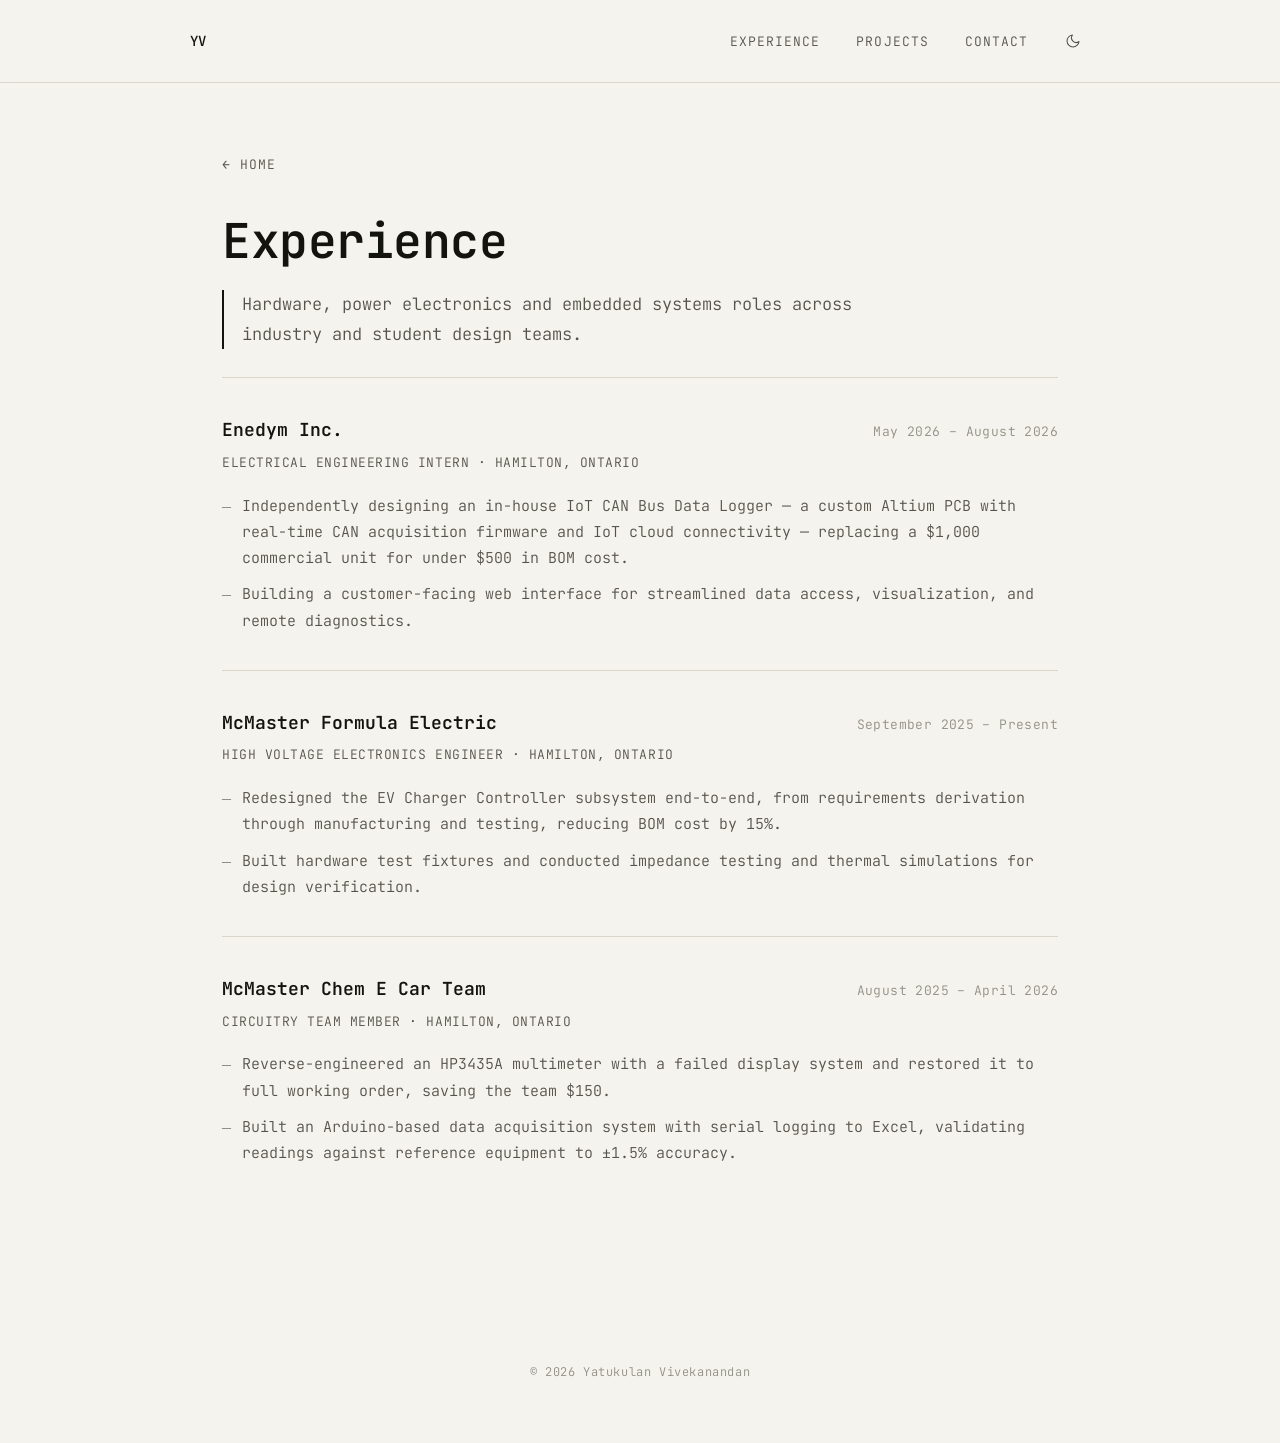
==== experience/index.html @ 3ef8026e "Add experience, projects and per-project pages Move shared styles and scripts into styles.css and si" ====
<!DOCTYPE html>
<html lang="en">
<head>
<meta charset="UTF-8">
<script>
  (function () {
    try {
      var stored = localStorage.getItem('theme');
      var theme = stored || (window.matchMedia && window.matchMedia('(prefers-color-scheme: light)').matches ? 'light' : 'dark');
      if (theme === 'light') document.documentElement.setAttribute('data-theme', 'light');
    } catch (e) {}
  })();
</script>
<meta name="viewport" content="width=device-width, initial-scale=1.0">
<title>Experience &mdash; Yatukulan Vivekanandan</title>
<meta name="description" content="Full experience history of Yatukulan Vivekanandan.">
<link rel="preconnect" href="https://fonts.googleapis.com">
<link rel="preconnect" href="https://fonts.gstatic.com" crossorigin>
<link href="https://fonts.googleapis.com/css2?family=JetBrains+Mono:ital,wght@0,300;0,400;0,500;0,600;0,700;1,400&family=Caveat:wght@600;700&display=swap" rel="stylesheet">
<link rel="stylesheet" href="/styles.css">
</head>
<body>

<nav>
  <div class="nav-inner">
    <a href="/" class="nav-mark">YV</a>
    <div class="nav-right">
      <ul class="nav-links">
        <li><a href="/experience/">Experience</a></li>
        <li><a href="/projects/">Projects</a></li>
        <li><a href="/#contact">Contact</a></li>
      </ul>
      <button class="theme-toggle" id="themeToggle" type="button" aria-label="Switch to light mode">
        <svg class="theme-icon theme-icon-sun" viewBox="0 0 24 24" fill="none" stroke="currentColor" stroke-width="1.6" stroke-linecap="round" stroke-linejoin="round" aria-hidden="true">
          <circle cx="12" cy="12" r="4"></circle>
          <line x1="12" y1="2" x2="12" y2="4.5"></line>
          <line x1="12" y1="19.5" x2="12" y2="22"></line>
          <line x1="4.22" y1="4.22" x2="5.94" y2="5.94"></line>
          <line x1="18.06" y1="18.06" x2="19.78" y2="19.78"></line>
          <line x1="2" y1="12" x2="4.5" y2="12"></line>
          <line x1="19.5" y1="12" x2="22" y2="12"></line>
          <line x1="4.22" y1="19.78" x2="5.94" y2="18.06"></line>
          <line x1="18.06" y1="5.94" x2="19.78" y2="4.22"></line>
        </svg>
        <svg class="theme-icon theme-icon-moon" viewBox="0 0 24 24" fill="none" stroke="currentColor" stroke-width="1.6" stroke-linecap="round" stroke-linejoin="round" aria-hidden="true">
          <path d="M21 12.79A9 9 0 1 1 11.21 3 7 7 0 0 0 21 12.79z"></path>
        </svg>
      </button>
    </div>
  </div>
</nav>

<section class="page">
  <a class="back-link fade-in" href="/">&#8592; Home</a>
  <h1 class="page-title fade-in">Experience</h1>
  <p class="page-lede fade-in">Hardware, power electronics and embedded systems roles across industry and student design teams.</p>

  <article class="entry fade-in" id="enedym">
    <div class="entry-head">
      <span class="entry-org">Enedym Inc.</span>
      <span class="entry-date">May 2026 &ndash; August 2026</span>
    </div>
    <div class="entry-role">Electrical Engineering Intern &middot; Hamilton, Ontario</div>
    <ul>
      <li>Independently designing an in-house IoT CAN Bus Data Logger &mdash; a custom Altium PCB with real-time CAN acquisition firmware and IoT cloud connectivity &mdash; replacing a $1,000 commercial unit for under $500 in BOM cost.</li>
      <li>Building a customer-facing web interface for streamlined data access, visualization, and remote diagnostics.</li>
    </ul>
  </article>
  <article class="entry fade-in" id="formula-electric">
    <div class="entry-head">
      <span class="entry-org">McMaster Formula Electric</span>
      <span class="entry-date">September 2025 &ndash; Present</span>
    </div>
    <div class="entry-role">High Voltage Electronics Engineer &middot; Hamilton, Ontario</div>
    <ul>
      <li>Redesigned the EV Charger Controller subsystem end-to-end, from requirements derivation through manufacturing and testing, reducing BOM cost by 15%.</li>
      <li>Built hardware test fixtures and conducted impedance testing and thermal simulations for design verification.</li>
    </ul>
  </article>
  <article class="entry fade-in" id="chem-e-car">
    <div class="entry-head">
      <span class="entry-org">McMaster Chem E Car Team</span>
      <span class="entry-date">August 2025 &ndash; April 2026</span>
    </div>
    <div class="entry-role">Circuitry Team Member &middot; Hamilton, Ontario</div>
    <ul>
      <li>Reverse-engineered an HP3435A multimeter with a failed display system and restored it to full working order, saving the team $150.</li>
      <li>Built an Arduino-based data acquisition system with serial logging to Excel, validating readings against reference equipment to &plusmn;1.5% accuracy.</li>
    </ul>
  </article>
</section>

<footer>
  &copy; 2026 Yatukulan Vivekanandan
</footer>

<script src="/site.js"></script>

</body>
</html>
---- styles.css ----
:root {
  --bg: #000000;
  --text: #ffffff;
  --text-dim: #999999;
  --text-dimmer: #5c5c5c;
  --rule: #2b2b2b;
  --surface: #0b0b0b;
  --nav-bg: rgba(0, 0, 0, 0.85);
  --max-width: 900px;
  color-scheme: dark;
}

:root[data-theme="light"] {
  --bg: #f4f3ee;
  --text: #14140f;
  --text-dim: #55534a;
  --text-dimmer: #918f83;
  --rule: #d9d7cc;
  --surface: #fbfaf6;
  --nav-bg: rgba(244, 243, 238, 0.85);
  color-scheme: light;
}

* { box-sizing: border-box; }

html {
  scroll-behavior: smooth;
}

::view-transition-image-pair(root) {
  isolation: isolate;
}

::view-transition-old(root),
::view-transition-new(root) {
  animation: none;
  mix-blend-mode: normal;
  display: block;
}

::view-transition-old(root) { z-index: 1; }
::view-transition-new(root) { z-index: 2; }

body {
  margin: 0;
  background: var(--bg);
  color: var(--text);
  font-family: 'JetBrains Mono', 'Courier New', monospace;
  font-weight: 300;
  font-size: 16px;
  line-height: 1.75;
  -webkit-font-smoothing: antialiased;
  text-rendering: optimizeLegibility;
}

h1, h2, h3 {
  font-family: 'JetBrains Mono', 'Courier New', monospace;
  font-weight: 500;
  letter-spacing: -0.01em;
  margin: 0;
}

a {
  color: inherit;
}

/* ---------- Nav ---------- */

nav {
  position: fixed;
  top: 0;
  left: 0;
  right: 0;
  z-index: 100;
  display: flex;
  justify-content: center;
  padding: 24px 32px;
  background: var(--nav-bg);
  backdrop-filter: blur(6px);
  -webkit-backdrop-filter: blur(6px);
  border-bottom: 1px solid var(--rule);
}

.nav-inner {
  width: 100%;
  max-width: 900px;
  display: flex;
  justify-content: space-between;
  align-items: center;
}

.nav-mark {
  font-size: 14px;
  font-weight: 500;
  letter-spacing: 0.02em;
  color: var(--text);
  text-decoration: none;
}

.nav-right {
  display: flex;
  align-items: center;
  gap: 28px;
}

.nav-links {
  display: flex;
  gap: 36px;
  list-style: none;
  margin: 0;
  padding: 0;
}

.nav-links a {
  text-decoration: none;
  font-size: 13px;
  letter-spacing: 0.08em;
  text-transform: uppercase;
  color: var(--text-dim);
  transition: color 0.2s ease;
}

.nav-links a::before {
  content: "";
}

.nav-links a:hover {
  color: var(--text);
}

.theme-toggle {
  display: flex;
  align-items: center;
  justify-content: center;
  width: 34px;
  height: 34px;
  padding: 0;
  background: transparent;
  color: var(--text-dim);
  border: none;
  cursor: pointer;
  transition: color 0.2s ease;
}

.theme-toggle:hover,
.theme-toggle:focus-visible {
  color: var(--text);
}

.theme-toggle svg {
  width: 16px;
  height: 16px;
}

.theme-toggle .theme-icon-moon { display: none; }

:root[data-theme="light"] .theme-toggle .theme-icon-sun { display: none; }
:root[data-theme="light"] .theme-toggle .theme-icon-moon { display: block; }

/* ---------- Layout ---------- */

section {
  max-width: var(--max-width);
  margin: 0 auto;
  padding: 110px 32px;
}

.hero {
  min-height: 92vh;
  display: flex;
  flex-direction: column;
  justify-content: center;
  padding-top: 120px;
  padding-bottom: 80px;
}

.hero-eyebrow {
  color: var(--text-dimmer);
  font-size: 13px;
  letter-spacing: 0.15em;
  text-transform: uppercase;
  margin-bottom: 26px;
}

.hero-eyebrow::before {
  content: "// ";
}

.hero h1 {
  font-size: clamp(2rem, 6vw, 3.4rem);
  line-height: 1.15;
  color: var(--text);
  font-weight: 600;
}

.hero-role {
  margin-top: 28px;
  font-size: 17px;
  color: var(--text-dim);
  max-width: 540px;
  padding-left: 18px;
  border-left: 2px solid var(--text);
}

.hero-tagline {
  margin-top: 18px;
  font-size: 15px;
  color: var(--text-dimmer);
  max-width: 520px;
  line-height: 1.8;
}

.hero-resume-btn {
  margin-top: 24px;
  transform: scale(0.5);
  transform-origin: left center;
}

.hero-portfolio-btn {
  margin-top: -8px;
  transform: scale(0.5);
  transform-origin: left center;
}

hr.rule {
  border: none;
  border-top: 1px solid var(--rule);
  max-width: var(--max-width);
  margin: 0 auto;
}

.section-label {
  color: var(--text-dimmer);
  font-size: 13px;
  letter-spacing: 0.1em;
  margin-bottom: 10px;
  display: block;
  text-transform: uppercase;
}

.section-title {
  font-size: clamp(1.5rem, 3.5vw, 1.9rem);
  margin-bottom: 60px;
  font-weight: 600;
  text-transform: uppercase;
  letter-spacing: 0.02em;
}

/* ---------- Experience ---------- */

.exp-list {
  border-top: 1px solid var(--rule);
}

.exp-row {
  display: flex;
  justify-content: space-between;
  align-items: baseline;
  gap: 6px 24px;
  padding: 18px 0;
  border-bottom: 1px solid var(--rule);
}

.exp-title {
  font-size: 15px;
  color: var(--text-dim);
}

.exp-org {
  font-weight: 600;
  color: var(--text);
}

.exp-date {
  font-size: 13px;
  color: var(--text-dimmer);
  letter-spacing: 0.03em;
  white-space: nowrap;
}

.exp-more {
  display: flex;
  justify-content: space-between;
  align-items: baseline;
  width: 100%;
  padding: 18px 0;
  background: none;
  border: none;
  font: inherit;
  font-size: 15px;
  color: var(--text-dim);
  text-align: left;
  cursor: pointer;
  transition: color 0.2s ease;
}

.exp-more:hover,
.exp-more:focus-visible {
  color: var(--text);
}

.exp-more-arrow {
  transition: transform 0.2s ease;
}

.exp-more:hover .exp-more-arrow {
  transform: translateX(4px);
}

/* ---------- Projects ---------- */

.card-grid {
  display: grid;
  grid-template-columns: repeat(2, minmax(0, 1fr));
  gap: 20px;
}

.card {
  display: flex;
  flex-direction: column;
  padding: 10px;
  background: var(--surface);
  border: 1px solid var(--rule);
  border-radius: 22px;
  transition: border-color 0.25s ease, transform 0.25s ease;
}

.card:hover {
  border-color: var(--text-dimmer);
}

.card-media {
  position: relative;
  display: block;
  width: 100%;
  aspect-ratio: 16 / 10;
  padding: 0;
  overflow: hidden;
  border: none;
  border-radius: 14px;
  background: var(--rule);
  cursor: pointer;
}

.card-media img {
  display: block;
  width: 100%;
  height: 100%;
  object-fit: cover;
  filter: grayscale(1) contrast(1.05);
  transition: filter 0.4s ease, transform 0.6s ease;
}

.card:hover .card-media img,
.card-media:focus-visible img {
  filter: none;
  transform: scale(1.03);
}

.card-media-label {
  position: absolute;
  left: 12px;
  bottom: 12px;
  padding: 6px 12px;
  border-radius: 999px;
  background: var(--bg);
  color: var(--text);
  font-family: inherit;
  font-size: 11px;
  letter-spacing: 0.08em;
  text-transform: uppercase;
  opacity: 0;
  transform: translateY(4px);
  transition: opacity 0.25s ease, transform 0.25s ease;
}

.card:hover .card-media-label,
.card-media:focus-visible .card-media-label {
  opacity: 1;
  transform: none;
}

.card-body {
  display: flex;
  flex-direction: column;
  flex: 1;
  padding: 22px 14px 14px;
}

.card-head {
  display: flex;
  justify-content: space-between;
  align-items: baseline;
  gap: 16px;
  margin-bottom: 14px;
}

.card-title {
  font-size: 16px;
  font-weight: 600;
  line-height: 1.4;
}

.card-index {
  font-size: 12px;
  color: var(--text-dimmer);
  letter-spacing: 0.08em;
}

.card-desc {
  margin: 0 0 18px;
  padding-left: 14px;
  border-left: 2px solid var(--rule);
  font-size: 14px;
  line-height: 1.7;
  color: var(--text-dim);
}

.card-tags {
  display: flex;
  flex-wrap: wrap;
  gap: 6px;
  margin: 0 0 18px;
  padding: 0;
  list-style: none;
}

.card-tags li {
  padding: 2px 10px;
  border: 1px solid var(--rule);
  border-radius: 999px;
  font-size: 11px;
  letter-spacing: 0.04em;
  color: var(--text-dimmer);
}

.card-body .project-btn-row {
  margin-top: auto;
}

.card .media-btn {
  border-radius: 999px;
  padding: 9px 18px;
}

.card .demo-callout {
  margin-left: 0;
}

/* ---------- Media button ---------- */

.project-btn-row {
  display: flex;
  flex-wrap: wrap;
  align-items: center;
  gap: 12px;
  margin-top: 20px;
}

.demo-callout {
  display: flex;
  align-items: center;
  gap: 4px;
  margin-left: 10px;
  background: transparent;
  border: none;
  padding: 0;
  color: var(--text-dim);
  font-family: inherit;
  cursor: pointer;
  transition: color 0.2s ease;
}

.demo-callout:hover,
.demo-callout:focus-visible {
  color: var(--text);
}

.demo-callout-icon {
  width: 20px;
  height: 20px;
  flex-shrink: 0;
}

.demo-callout-text {
  font-family: 'Caveat', cursive;
  font-weight: 700;
  font-size: 25px;
  line-height: 1;
  transform: rotate(-4deg);
  white-space: nowrap;
}

.demo-callout-arrow {
  flex-shrink: 0;
}

.media-btn {
  display: inline-flex;
  align-items: center;
  gap: 10px;
  margin-top: 20px;
  padding: 10px 18px;
  background: transparent;
  color: var(--text);
  border: 1px solid var(--rule);
  font-family: inherit;
  font-size: 12px;
  letter-spacing: 0.08em;
  text-transform: uppercase;
  cursor: pointer;
  transition: border-color 0.2s ease, background 0.2s ease, color 0.2s ease;
}

.project-btn-row .media-btn {
  margin-top: 0;
}

.media-btn:hover,
.media-btn:focus-visible {
  border-color: var(--text);
  background: var(--text);
  color: var(--bg);
}

.media-btn-icon {
  font-size: 10px;
}

/* ---------- Media modal ---------- */

.media-modal[hidden] {
  display: none;
}

.media-modal {
  position: fixed;
  inset: 0;
  z-index: 1000;
  display: flex;
  align-items: center;
  justify-content: center;
  padding: 40px 24px;
}

.media-modal-backdrop {
  position: absolute;
  inset: 0;
  background: rgba(0, 0, 0, 0.94);
}

.media-modal-dialog {
  position: relative;
  z-index: 1;
  width: 100%;
  max-width: 920px;
  max-height: 88vh;
  display: flex;
  flex-direction: column;
  align-items: center;
}

.media-modal-stage {
  width: 100%;
  display: flex;
  align-items: center;
  justify-content: center;
  border: 1px solid var(--rule);
  background: #050505;
  min-height: 240px;
  max-height: 70vh;
  overflow: hidden;
}

.media-modal-stage img,
.media-modal-stage video {
  max-width: 100%;
  max-height: 70vh;
  display: block;
}

.media-modal-stage .media-empty {
  color: var(--text-dimmer);
  font-size: 13px;
  letter-spacing: 0.05em;
  text-transform: uppercase;
  padding: 60px 20px;
}

.media-modal-counter {
  margin-top: 16px;
  color: var(--text-dimmer);
  font-size: 12px;
  letter-spacing: 0.1em;
  text-align: center;
}

.media-modal-dialog.pdf-mode {
  max-width: 1000px;
}

.media-modal-dialog.pdf-mode .media-modal-stage {
  max-height: 72vh;
  height: 72vh;
}

.media-modal-stage iframe {
  width: 100%;
  height: 100%;
  border: 0;
  display: block;
}

.media-modal-close {
  position: fixed;
  top: 28px;
  right: 32px;
  z-index: 2;
  background: transparent;
  border: 1px solid var(--rule);
  color: var(--text);
  width: 40px;
  height: 40px;
  font-size: 18px;
  line-height: 1;
  cursor: pointer;
  display: flex;
  align-items: center;
  justify-content: center;
  transition: border-color 0.2s ease, background 0.2s ease, color 0.2s ease;
}

.media-modal-close:hover,
.media-modal-close:focus-visible {
  border-color: var(--text);
  background: var(--text);
  color: var(--bg);
}

.media-modal-nav {
  position: absolute;
  top: 50%;
  transform: translateY(-50%);
  background: rgba(0, 0, 0, 0.6);
  border: 1px solid var(--rule);
  color: var(--text);
  width: 44px;
  height: 44px;
  font-size: 16px;
  cursor: pointer;
  display: flex;
  align-items: center;
  justify-content: center;
  transition: border-color 0.2s ease, background 0.2s ease;
}

.media-modal-nav:hover,
.media-modal-nav:focus-visible {
  border-color: var(--text);
  background: rgba(255, 255, 255, 0.08);
}

.media-modal-prev { left: -20px; }
.media-modal-next { right: -20px; }

.media-modal-nav[disabled] {
  opacity: 0.25;
  cursor: default;
}

.media-modal-nav[hidden] {
  display: none;
}

@media (max-width: 640px) {
  .media-modal-close { top: 16px; right: 16px; }
  .media-modal-prev { left: 0; }
  .media-modal-next { right: 0; }
}

/* ---------- Skills ---------- */

.skills-grid {
  display: flex;
  flex-direction: column;
}

.skill-row {
  display: grid;
  grid-template-columns: 180px 1fr;
  gap: 20px;
  padding: 18px 0;
  border-top: 1px solid var(--rule);
}

.skill-row:first-child {
  border-top: none;
  padding-top: 0;
}

.skill-cat {
  color: var(--text);
  font-size: 13px;
  letter-spacing: 0.06em;
  text-transform: uppercase;
  font-weight: 500;
}

.skill-list {
  color: var(--text-dim);
  font-size: 15px;
}

/* ---------- Contact ---------- */

.contact {
  text-align: center;
}

.contact h2 {
  font-size: clamp(1.5rem, 3.5vw, 2rem);
  margin-bottom: 22px;
  font-weight: 600;
  text-transform: uppercase;
}

.contact p {
  color: var(--text-dim);
  max-width: 460px;
  margin: 0 auto 44px;
  font-size: 15px;
}

.contact-links {
  display: flex;
  justify-content: center;
  gap: 20px;
  flex-wrap: wrap;
}

.contact-links a {
  text-decoration: none;
  color: var(--text);
  font-size: 14px;
  letter-spacing: 0.03em;
  border: 1px solid var(--rule);
  padding: 14px 26px;
  transition: border-color 0.2s ease, background 0.2s ease;
}

.contact-links a:hover {
  border-color: var(--text);
  background: var(--text);
  color: var(--bg);
}

footer {
  text-align: center;
  padding: 50px 32px 60px;
  color: var(--text-dimmer);
  font-size: 12px;
  letter-spacing: 0.05em;
}

/* ---------- Fade-in on scroll ---------- */

.fade-in {
  opacity: 0;
  transform: translateY(14px);
  transition: opacity 0.7s ease, transform 0.7s ease;
}

.fade-in.visible {
  opacity: 1;
  transform: translateY(0);
}

@media (prefers-reduced-motion: reduce) {
  .fade-in {
    opacity: 1;
    transform: none;
    transition: none;
  }
  html {
    scroll-behavior: auto;
  }
}

/* ---------- Responsive ---------- */

@media (max-width: 640px) {
  body { font-size: 15px; }
  nav { padding: 18px 20px; }
  .nav-right { gap: 16px; }
  .nav-links { gap: 18px; }
  .nav-links a { font-size: 11px; }
  .nav-mark { font-size: 13px; }
  .theme-toggle { width: 30px; height: 30px; }
  section { padding: 80px 22px; }
  .hero { min-height: auto; padding-top: 130px; }
  .skill-row { grid-template-columns: 1fr; gap: 8px; }
  .exp-row { flex-direction: column; }
  .card-grid { grid-template-columns: 1fr; }
  .contact-links { flex-direction: column; align-items: stretch; gap: 12px; }
  .contact-links a { text-align: center; }
}

/* ---------- Links styled as rows ---------- */

a.exp-row,
a.exp-more {
  text-decoration: none;
  color: inherit;
}

a.exp-row .exp-org {
  transition: opacity 0.2s ease;
}

a.exp-row:hover .exp-title {
  color: var(--text);
}

a.exp-more {
  color: var(--text-dim);
}

a.exp-more:hover {
  color: var(--text);
}

.more-standalone {
  margin-top: 28px;
  border-top: 1px solid var(--rule);
}

.card-title a {
  color: inherit;
  text-decoration: none;
}

.card-title a:hover {
  text-decoration: underline;
  text-underline-offset: 4px;
  text-decoration-thickness: 1px;
}

/* ---------- Subpages ---------- */

.page {
  padding-top: 150px;
}

.back-link {
  display: inline-flex;
  gap: 8px;
  margin-bottom: 36px;
  font-size: 13px;
  letter-spacing: 0.08em;
  text-transform: uppercase;
  color: var(--text-dim);
  text-decoration: none;
  transition: color 0.2s ease;
}

.back-link:hover {
  color: var(--text);
}

.page-title {
  margin: 0 0 22px;
  font-size: clamp(2rem, 5vw, 3rem);
  line-height: 1.15;
  font-weight: 600;
}

.page-lede {
  max-width: 640px;
  margin: 0 0 28px;
  padding-left: 18px;
  border-left: 2px solid var(--text);
  font-size: 17px;
  color: var(--text-dim);
}

.page .card-tags {
  margin-bottom: 22px;
}

.page .project-btn-row {
  margin-top: 0;
}

.page .media-btn {
  border-radius: 999px;
  padding: 9px 18px;
}

.page .demo-callout {
  margin-left: 0;
}

.page-hero {
  margin: 48px 0 0;
  padding: 10px;
  background: var(--surface);
  border: 1px solid var(--rule);
  border-radius: 22px;
}

.page-hero img {
  display: block;
  width: 100%;
  aspect-ratio: 16 / 10;
  object-fit: cover;
  border-radius: 14px;
}

.prose {
  max-width: 680px;
  margin-top: 64px;
}

.prose h2,
.gallery-heading {
  margin: 0 0 18px;
  font-size: 13px;
  font-weight: 500;
  letter-spacing: 0.1em;
  text-transform: uppercase;
  color: var(--text-dimmer);
}

.prose p {
  margin: 0 0 44px;
  font-size: 15px;
  color: var(--text-dim);
}

.prose ul,
.entry ul {
  margin: 0 0 44px;
  padding-left: 0;
  list-style: none;
  color: var(--text-dim);
}

.prose li,
.entry li {
  position: relative;
  margin-bottom: 10px;
  padding-left: 20px;
  font-size: 15px;
}

.prose li::before,
.entry li::before {
  content: "―";
  position: absolute;
  left: 0;
  color: var(--text-dimmer);
}

.gallery-heading {
  margin-top: 8px;
}

.gallery {
  display: grid;
  grid-template-columns: repeat(3, minmax(0, 1fr));
  gap: 12px;
}

.gallery-item {
  display: block;
  aspect-ratio: 4 / 3;
  padding: 0;
  overflow: hidden;
  background: var(--surface);
  border: 1px solid var(--rule);
  border-radius: 14px;
  cursor: pointer;
  transition: border-color 0.2s ease;
}

.gallery-item:hover,
.gallery-item:focus-visible {
  border-color: var(--text-dimmer);
}

.gallery-item img {
  display: block;
  width: 100%;
  height: 100%;
  object-fit: cover;
  filter: grayscale(1) contrast(1.05);
  transition: filter 0.4s ease, transform 0.6s ease;
}

.gallery-item:hover img,
.gallery-item:focus-visible img {
  filter: none;
  transform: scale(1.03);
}

.pager {
  display: grid;
  grid-template-columns: 1fr 1fr;
  gap: 20px;
  margin-top: 80px;
  padding-top: 28px;
  border-top: 1px solid var(--rule);
}

.pager a {
  display: flex;
  flex-direction: column;
  gap: 4px;
  text-decoration: none;
  color: var(--text);
  font-size: 15px;
}

.pager a span {
  font-size: 12px;
  letter-spacing: 0.08em;
  text-transform: uppercase;
  color: var(--text-dimmer);
}

.pager a:hover span {
  color: var(--text-dim);
}

.pager-next {
  grid-column: 2;
  text-align: right;
}

/* ---------- Experience page ---------- */

.entry {
  padding: 36px 0 0;
  border-top: 1px solid var(--rule);
  scroll-margin-top: 110px;
}

.entry-head {
  display: flex;
  justify-content: space-between;
  align-items: baseline;
  flex-wrap: wrap;
  gap: 6px 20px;
  margin-bottom: 6px;
}

.entry-org {
  font-size: 18px;
  font-weight: 600;
  color: var(--text);
}

.entry-date {
  font-size: 13px;
  color: var(--text-dimmer);
  letter-spacing: 0.03em;
  white-space: nowrap;
}

.entry-role {
  margin-bottom: 18px;
  font-size: 13px;
  letter-spacing: 0.04em;
  text-transform: uppercase;
  color: var(--text-dim);
}

.entry ul {
  margin-bottom: 36px;
}

@media (max-width: 640px) {
  .page { padding-top: 120px; }
  .gallery { grid-template-columns: repeat(2, minmax(0, 1fr)); }
  .pager { grid-template-columns: 1fr; }
  .pager-next { grid-column: 1; }
}
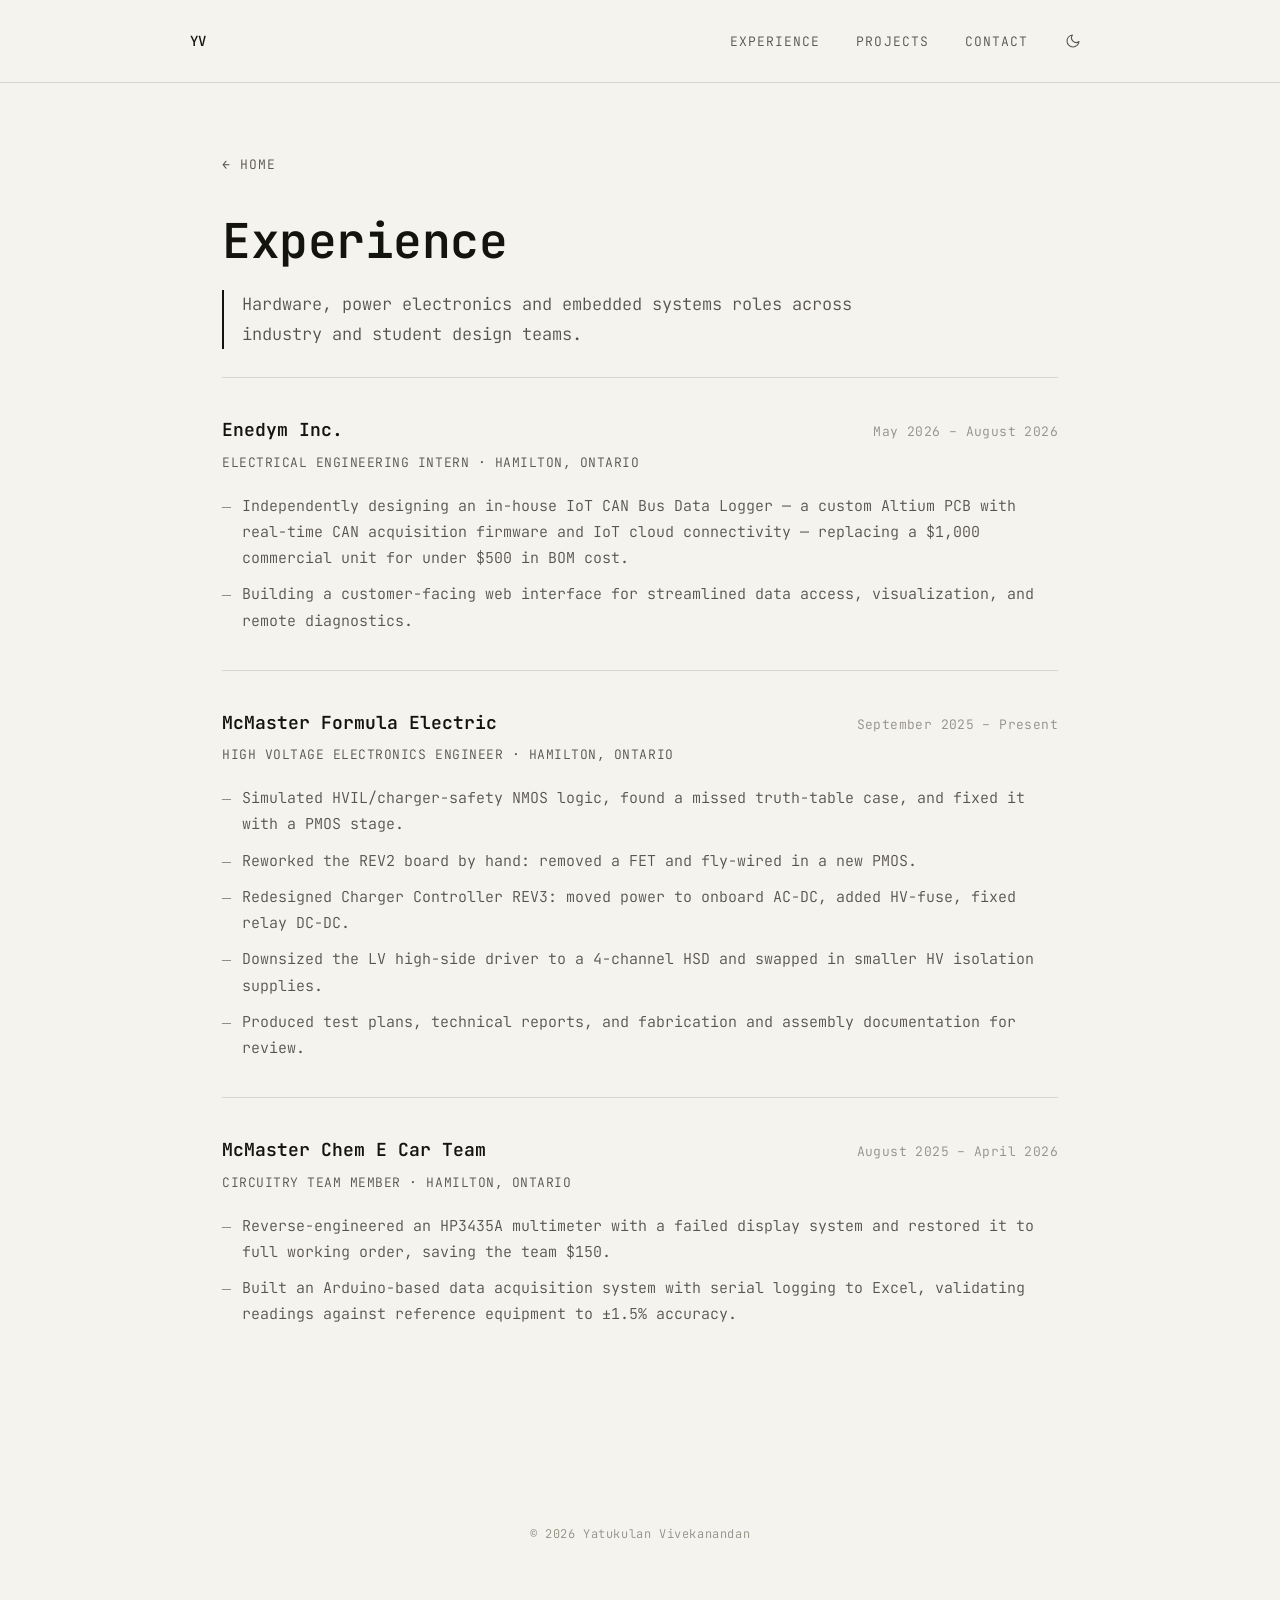
==== commit dddc4109: "Update Formula Electric experience bullets to match resume Co-Authored-By: Claude Opus 5.5 <noreply@" ====
--- a/experience/index.html
+++ b/experience/index.html
@@ -73,8 +73,11 @@
     </div>
     <div class="entry-role">High Voltage Electronics Engineer &middot; Hamilton, Ontario</div>
     <ul>
-      <li>Redesigned the EV Charger Controller subsystem end-to-end, from requirements derivation through manufacturing and testing, reducing BOM cost by 15%.</li>
-      <li>Built hardware test fixtures and conducted impedance testing and thermal simulations for design verification.</li>
+      <li>Simulated HVIL/charger-safety NMOS logic, found a missed truth-table case, and fixed it with a PMOS stage.</li>
+      <li>Reworked the REV2 board by hand: removed a FET and fly-wired in a new PMOS.</li>
+      <li>Redesigned Charger Controller REV3: moved power to onboard AC-DC, added HV-fuse, fixed relay DC-DC.</li>
+      <li>Downsized the LV high-side driver to a 4-channel HSD and swapped in smaller HV isolation supplies.</li>
+      <li>Produced test plans, technical reports, and fabrication and assembly documentation for review.</li>
     </ul>
   </article>
   <article class="entry fade-in" id="chem-e-car">
--- a/styles.css
+++ b/styles.css
@@ -210,14 +210,8 @@
   line-height: 1.8;
 }
 
-.hero-resume-btn {
+.hero-portfolio-btn {
   margin-top: 24px;
-  transform: scale(0.5);
-  transform-origin: left center;
-}
-
-.hero-portfolio-btn {
-  margin-top: -8px;
   transform: scale(0.5);
   transform-origin: left center;
 }
@@ -332,6 +326,7 @@
 .card-media {
   position: relative;
   display: block;
+  text-decoration: none;
   width: 100%;
   aspect-ratio: 16 / 10;
   padding: 0;
@@ -347,13 +342,11 @@
   width: 100%;
   height: 100%;
   object-fit: cover;
-  filter: grayscale(1) contrast(1.05);
-  transition: filter 0.4s ease, transform 0.6s ease;
+  transition: transform 0.6s ease;
 }
 
 .card:hover .card-media img,
 .card-media:focus-visible img {
-  filter: none;
   transform: scale(1.03);
 }
 
@@ -510,6 +503,10 @@
   text-transform: uppercase;
   cursor: pointer;
   transition: border-color 0.2s ease, background 0.2s ease, color 0.2s ease;
+}
+
+a.media-btn {
+  text-decoration: none;
 }
 
 .project-btn-row .media-btn {
@@ -993,13 +990,11 @@
   width: 100%;
   height: 100%;
   object-fit: cover;
-  filter: grayscale(1) contrast(1.05);
-  transition: filter 0.4s ease, transform 0.6s ease;
+  transition: transform 0.6s ease;
 }
 
 .gallery-item:hover img,
 .gallery-item:focus-visible img {
-  filter: none;
   transform: scale(1.03);
 }
 
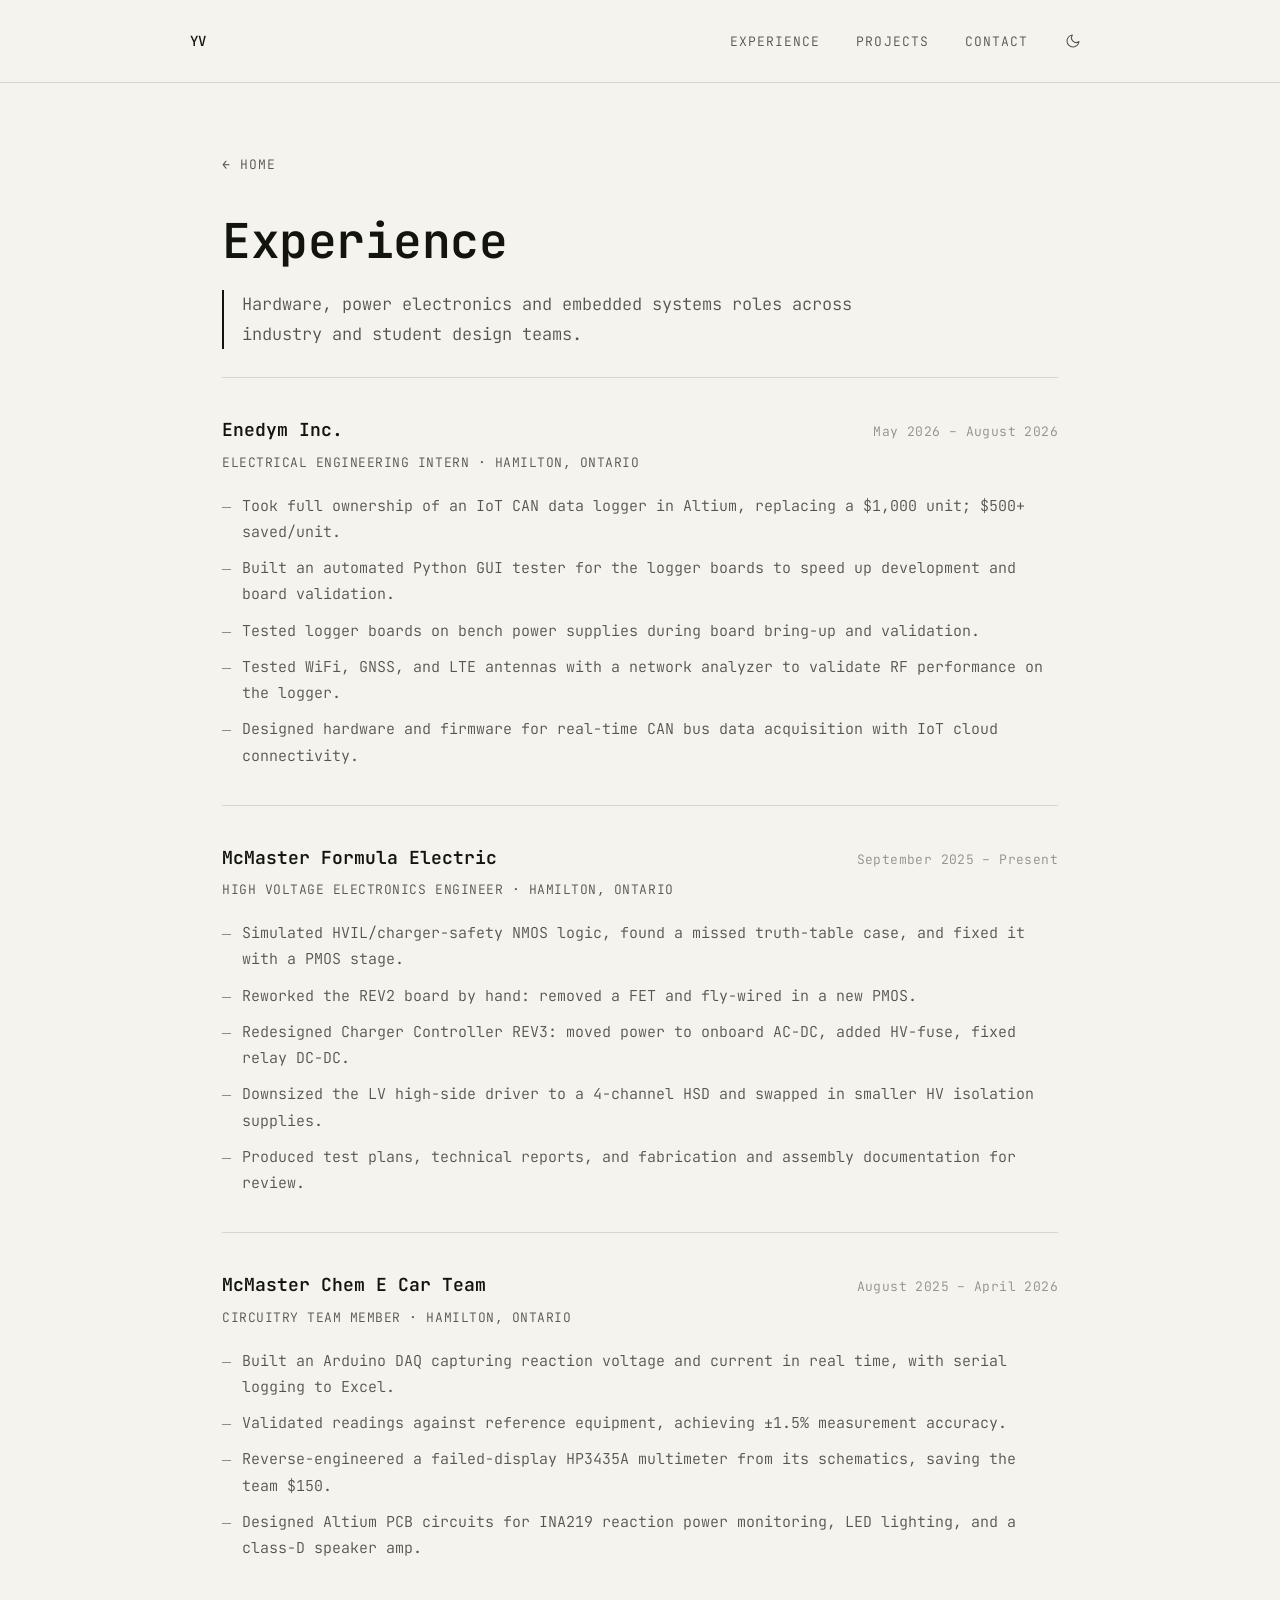
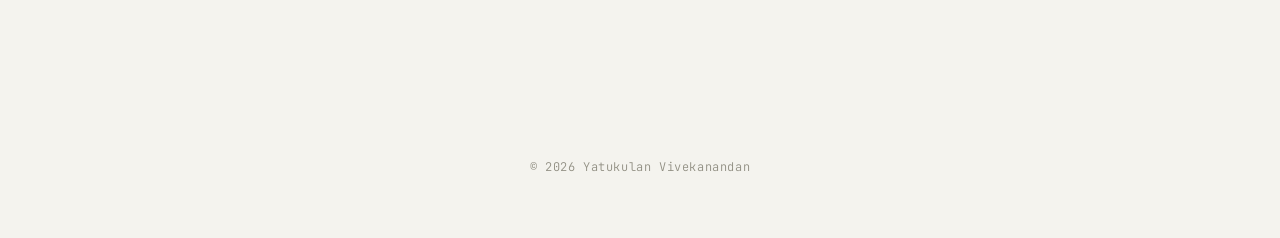
==== commit 7836b2e6: "Update Enedym and Chem E Car experience bullets to match resume Co-Authored-By: Claude Opus 5.5 <nor" ====
--- a/experience/index.html
+++ b/experience/index.html
@@ -62,8 +62,11 @@
     </div>
     <div class="entry-role">Electrical Engineering Intern &middot; Hamilton, Ontario</div>
     <ul>
-      <li>Independently designing an in-house IoT CAN Bus Data Logger &mdash; a custom Altium PCB with real-time CAN acquisition firmware and IoT cloud connectivity &mdash; replacing a $1,000 commercial unit for under $500 in BOM cost.</li>
-      <li>Building a customer-facing web interface for streamlined data access, visualization, and remote diagnostics.</li>
+      <li>Took full ownership of an IoT CAN data logger in Altium, replacing a $1,000 unit; $500+ saved/unit.</li>
+      <li>Built an automated Python GUI tester for the logger boards to speed up development and board validation.</li>
+      <li>Tested logger boards on bench power supplies during board bring-up and validation.</li>
+      <li>Tested WiFi, GNSS, and LTE antennas with a network analyzer to validate RF performance on the logger.</li>
+      <li>Designed hardware and firmware for real-time CAN bus data acquisition with IoT cloud connectivity.</li>
     </ul>
   </article>
   <article class="entry fade-in" id="formula-electric">
@@ -87,8 +90,10 @@
     </div>
     <div class="entry-role">Circuitry Team Member &middot; Hamilton, Ontario</div>
     <ul>
-      <li>Reverse-engineered an HP3435A multimeter with a failed display system and restored it to full working order, saving the team $150.</li>
-      <li>Built an Arduino-based data acquisition system with serial logging to Excel, validating readings against reference equipment to &plusmn;1.5% accuracy.</li>
+      <li>Built an Arduino DAQ capturing reaction voltage and current in real time, with serial logging to Excel.</li>
+      <li>Validated readings against reference equipment, achieving &plusmn;1.5% measurement accuracy.</li>
+      <li>Reverse-engineered a failed-display HP3435A multimeter from its schematics, saving the team $150.</li>
+      <li>Designed Altium PCB circuits for INA219 reaction power monitoring, LED lighting, and a class-D speaker amp.</li>
     </ul>
   </article>
 </section>
